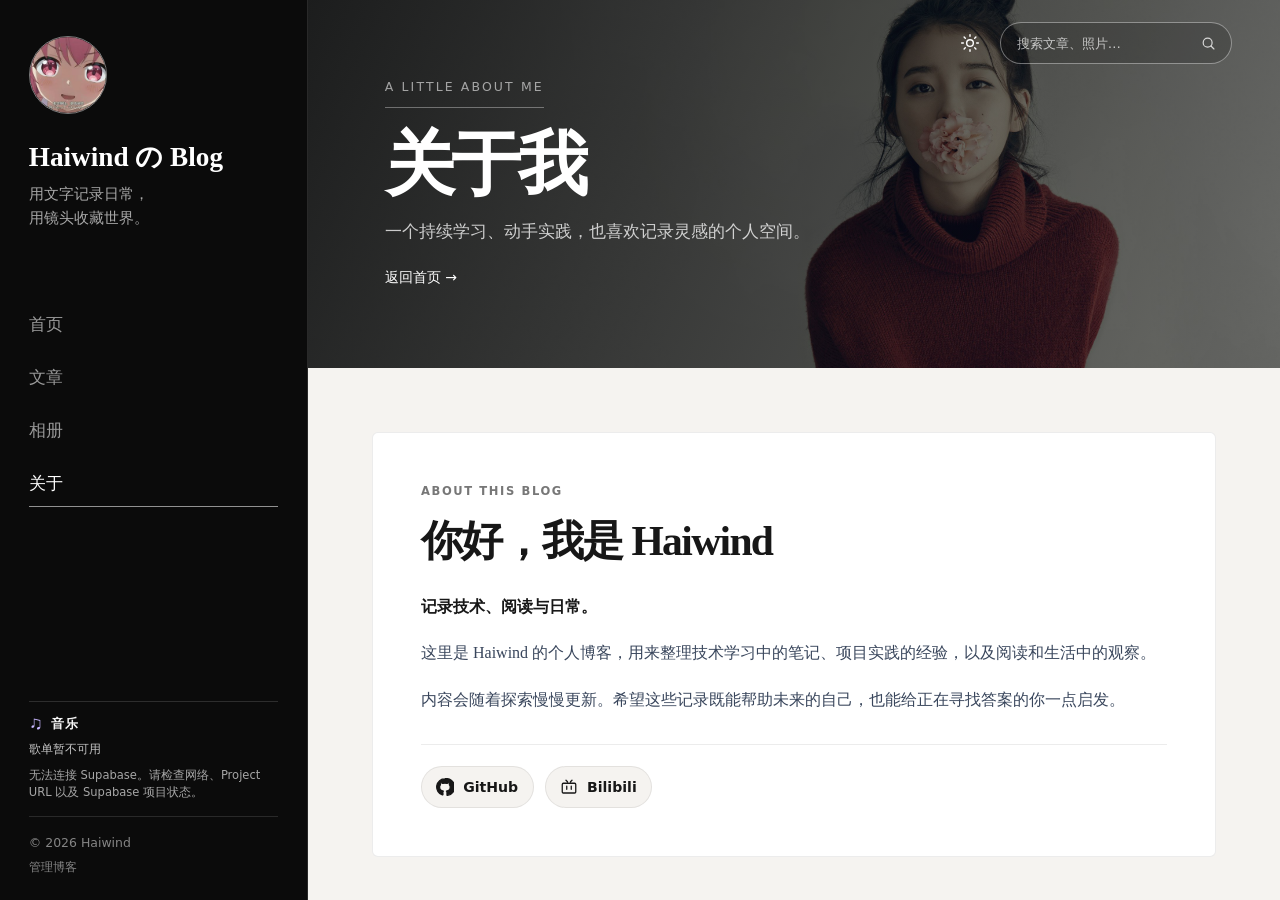
==== about/index.html @ 757818bc "Unify music player appearance and playlist controls Co-authored-by: Copilot App <223556219+Copilot@u" ====
<!doctype html>
<html lang="zh-CN">
  <head>
    <meta charset="utf-8">
    <meta name="viewport" content="width=device-width, initial-scale=1">
    <meta name="description" content="关于 Haiwind：一个记录技术实践、阅读和日常灵感的个人博客。">
    <meta name="theme-color" content="#0b0b0b">
    <title>关于 | Haiwind</title>
    <link rel="icon" type="image/png" href="/images/haiwind-favicon.png?v=20261027-1" sizes="64x64">
    <script src="/assets/js/site-theme.js?v=20261102-2"></script>
    <link rel="stylesheet" href="/ananke/css/main.min.d05fb5f317fcf33b3a52936399bdf6f47dc776516e1692e412ec7d76f4a5faa2.css">
    <link rel="stylesheet" href="/site.css?v=20261104-11">
    <script type="module" src="/assets/js/site-shell.js?v=20261026-1"></script>
    <script type="module" src="/assets/js/site-music.js?v=20261104-12"></script>
  </head>
  <body class="home-page">
    <div class="home-shell">
      <aside class="home-sidebar">
        <div class="home-profile">
          <a class="home-avatar" href="/" aria-label="Haiwind 博客首页">
            <img data-site-avatar src="/images/avatar.jpg?v=20261029-1" alt="" loading="eager" decoding="async" fetchpriority="high">
          </a>
          <a class="home-brand" href="/">Haiwind の Blog</a>
          <p class="home-tagline">用文字记录日常，<br>用镜头收藏世界。</p>
        </div>

        <nav class="home-nav" aria-label="主导航">
          <a href="/">首页</a>
          <a href="/post/">文章</a>
          <a href="/gallery/">相册</a>
          <a class="is-current" href="/about/" aria-current="page">关于</a>
        </nav>

        <div class="home-sidebar-footer">
          <span>© 2026 Haiwind</span>
          <a href="/admin/">管理博客</a>
        </div>
      </aside>

      <main class="gallery-main">
        <header class="gallery-heading">
          <div class="page-actions">
            <button class="theme-toggle" data-theme-toggle type="button" aria-label="切换到夜间模式" aria-pressed="false">
              <svg class="theme-toggle-icon" viewBox="0 0 24 24" aria-hidden="true">
                <circle class="theme-icon-sun" cx="12" cy="12" r="4"></circle>
                <path class="theme-icon-sun" d="M12 2v2m0 16v2M4.93 4.93l1.42 1.42m11.3 11.3 1.42 1.42M2 12h2m16 0h2M4.93 19.07l1.42-1.42m11.3-11.3 1.42-1.42"></path>
                <path class="theme-icon-moon" d="M20.2 15.6A8.5 8.5 0 0 1 8.4 3.8 8.5 8.5 0 1 0 20.2 15.6Z"></path>
              </svg>
            </button>
            <form class="page-search" action="/post/" method="get" role="search">
              <label class="visually-hidden" for="about-search-input">搜索文章</label>
              <input id="about-search-input" name="q" type="search" placeholder="搜索文章、照片…" autocomplete="off">
              <button type="submit" aria-label="搜索">
                <svg viewBox="0 0 24 24" aria-hidden="true">
                  <circle cx="10.8" cy="10.8" r="6.3"></circle>
                  <path d="m15.5 15.5 4.2 4.2"></path>
                </svg>
              </button>
            </form>
          </div>
          <p class="home-eyebrow">A LITTLE ABOUT ME</p>
          <h1>关于我</h1>
          <p>一个持续学习、动手实践，也喜欢记录灵感的个人空间。</p>
          <a href="/">返回首页 <span aria-hidden="true">→</span></a>
        </header>

        <section class="about-content">
          <p class="live-feed-eyebrow">ABOUT THIS BLOG</p>
          <h2>你好，我是 Haiwind</h2>
          <p><strong>记录技术、阅读与日常。</strong></p>
          <p>这里是 Haiwind 的个人博客，用来整理技术学习中的笔记、项目实践的经验，以及阅读和生活中的观察。</p>
          <p>内容会随着探索慢慢更新。希望这些记录既能帮助未来的自己，也能给正在寻找答案的你一点启发。</p>
          <nav class="about-social" aria-label="站外链接">
            <a href="https://github.com/haiwinds" target="_blank" rel="noopener noreferrer">
              <svg viewBox="0 0 24 24" aria-hidden="true">
                <path d="M12 .9a11.1 11.1 0 0 0-3.51 21.63c.56.1.76-.24.76-.54v-2.08c-3.1.67-3.76-1.32-3.76-1.32-.5-1.29-1.24-1.63-1.24-1.63-1.02-.7.08-.69.08-.69 1.12.08 1.71 1.15 1.71 1.15 1 .1.7 2.08 3.13 1.59.1-.73.39-1.23.7-1.51-2.47-.28-5.06-1.23-5.06-5.48 0-1.21.43-2.2 1.15-2.98-.12-.28-.5-1.41.11-2.94 0 0 .94-.3 3.05 1.14a10.6 10.6 0 0 1 5.55 0c2.11-1.44 3.04-1.14 3.04-1.14.61 1.53.23 2.66.12 2.94.71.78 1.14 1.77 1.14 2.98 0 4.26-2.59 5.2-5.07 5.47.4.35.75 1.02.75 2.06v3.05c0 .3.2.65.77.54A11.1 11.1 0 0 0 12 .9Z"></path>
              </svg>
              <span>GitHub</span>
            </a>
            <a href="https://space.bilibili.com/345246759" target="_blank" rel="noopener noreferrer">
              <svg viewBox="0 0 24 24" aria-hidden="true">
                <path d="m8 3 2 2m6-2-2 2M4.5 7h15A1.5 1.5 0 0 1 21 8.5v10a1.5 1.5 0 0 1-1.5 1.5h-15A1.5 1.5 0 0 1 3 18.5v-10A1.5 1.5 0 0 1 4.5 7Z"></path>
                <path d="M9 11v4m6-4v4"></path>
              </svg>
              <span>Bilibili</span>
            </a>
          </nav>
        </section>
      </main>
    </div>
  </body>
</html>
---- site.css ----
:root {
  color-scheme: light;
  --ink: #172033;
  --muted: #667085;
  --accent: #2563eb;
  --paper: #f5f7fb;
  --line: #e5eaf2;
  --site-background: #f5f3f0;
  --site-surface: #fff;
  --site-ink: #171717;
  --site-muted: #777;
  --site-copy: #39465c;
  --site-card-line: rgba(20, 20, 20, 0.08);
  --site-card-shadow: rgba(20, 20, 20, 0.045);
}

html[data-theme="dark"] {
  color-scheme: dark;
  --admin-ink: #e7eaf0;
  --admin-muted: #a3adbd;
  --admin-line: #343c4a;
  --admin-blue: #8ab4ff;
  --ink: #e7eaf0;
  --muted: #a3adbd;
  --accent: #8ab4ff;
  --paper: #151922;
  --line: #343c4a;
  --site-background: #151922;
  --site-surface: #202633;
  --site-ink: #e7eaf0;
  --site-muted: #a3adbd;
  --site-copy: #c4ccda;
  --site-card-line: rgba(255, 255, 255, 0.09);
  --site-card-shadow: rgba(0, 0, 0, 0.18);
}

html {
  scroll-behavior: smooth;
}

body.bg-near-white {
  background: var(--paper);
  color: var(--ink);
  font-family: Inter, ui-sans-serif, system-ui, -apple-system, BlinkMacSystemFont, "Segoe UI", sans-serif;
  line-height: 1.7;
}

a {
  color: var(--accent);
  transition: color 160ms ease, background-color 160ms ease, transform 160ms ease;
}

a:hover {
  color: #1d4ed8;
}

a:focus-visible,
input:focus-visible,
textarea:focus-visible {
  outline: 3px solid #93c5fd;
  outline-offset: 3px;
}

header.cover {
  background-position: center 48%;
  background-size: cover;
  min-height: 390px;
}

header.cover > .bg-black-60 {
  background: linear-gradient(120deg, rgba(11, 20, 39, 0.88), rgba(18, 39, 76, 0.57));
  min-height: inherit;
}

header nav {
  border-bottom: 1px solid rgba(255, 255, 255, 0.16);
  margin: 0 auto;
  max-width: 1200px;
}

header nav a {
  border-radius: 8px;
}

header nav a:hover {
  background: rgba(255, 255, 255, 0.12);
  color: #fff;
}

header nav ul {
  align-items: center;
  display: flex;
  flex-wrap: wrap;
  gap: 4px;
  margin: 0;
}

header.cover .tc-l {
  padding-bottom: 5rem;
  padding-top: 5rem;
}

header.cover h1,
header.cover .f2 {
  font-size: clamp(2.5rem, 6vw, 4.6rem);
  font-weight: 700;
  letter-spacing: -0.045em;
}

header.cover h2,
header.cover .fw1 {
  color: rgba(255, 255, 255, 0.82);
  font-size: clamp(1.05rem, 2.3vw, 1.35rem);
}

main {
  min-height: 45vh;
}

main > article.cf {
  background: var(--site-surface);
  border: 1px solid var(--line);
  border-radius: 20px;
  box-shadow: 0 18px 50px rgba(23, 32, 51, 0.06);
  margin: -2.5rem auto 3rem;
  padding: clamp(1.5rem, 4vw, 3rem);
  position: relative;
  width: min(100% - 2rem, 1000px);
}

main > article.cf > p {
  color: var(--muted);
  font-size: 1.12rem;
  max-width: 720px;
}

main > article.pa3 {
  margin: 0 auto;
  max-width: 1200px;
  padding-bottom: 4rem;
}

main > article.pa3 section {
  color: var(--muted);
  font-size: 1.1rem;
}

main aside.flex-ns {
  gap: 1.25rem;
  justify-content: flex-start;
  margin-top: 2rem;
}

main aside.flex-ns > div {
  background: #fff;
  border: 1px solid var(--line);
  border-radius: 16px;
  box-shadow: 0 10px 30px rgba(23, 32, 51, 0.05);
  flex: 1 1 280px;
  overflow: hidden;
  transition: transform 180ms ease, box-shadow 180ms ease;
}

main aside.flex-ns > div:hover {
  box-shadow: 0 18px 38px rgba(23, 32, 51, 0.1);
  transform: translateY(-3px);
}

main aside.flex-ns > div > div {
  padding: 1.5rem;
}

main aside.flex-ns h1,
main h1 {
  color: var(--ink);
  letter-spacing: -0.03em;
}

main .bb {
  border-color: var(--line);
}

main article a.ba,
main input[type="submit"] {
  background: var(--accent);
  border: 0;
  border-radius: 999px;
  color: #fff;
  font-weight: 600;
  padding: 0.65rem 1.1rem;
  text-decoration: none;
}

main article a.ba:hover,
main input[type="submit"]:hover {
  background: #1d4ed8;
  color: #fff;
  transform: translateY(-1px);
}

main article img {
  border-radius: 12px;
  height: 220px;
  object-fit: cover;
  width: 100%;
}

.live-feed-section {
  margin: 0 auto 3rem;
  max-width: 1050px;
  padding: 0 1.5rem;
}

.live-feed-heading {
  align-items: flex-end;
  display: flex;
  justify-content: space-between;
  margin-bottom: 1rem;
}

.live-feed-heading h2 {
  color: var(--ink);
  font-size: clamp(1.5rem, 3vw, 2rem);
  letter-spacing: -0.035em;
  margin: 0;
}

.live-feed-eyebrow {
  color: var(--accent);
  font-size: 0.72rem;
  font-weight: 750;
  letter-spacing: 0.12em;
  margin: 0 0 0.3rem;
}

.live-feed-status {
  color: var(--muted);
  font-size: 0.92rem;
  margin: 0.75rem 0;
}

.live-feed-grid {
  display: grid;
  gap: 1rem;
  grid-template-columns: repeat(auto-fit, minmax(min(100%, 280px), 1fr));
}

.live-post {
  background: var(--site-surface);
  border: 1px solid var(--line);
  border-radius: 16px;
  box-shadow: 0 10px 30px rgba(23, 32, 51, 0.045);
  min-width: 0;
  overflow: hidden;
  text-decoration: none;
  transition: transform 180ms ease, box-shadow 180ms ease;
}

.live-post:hover {
  box-shadow: 0 18px 38px rgba(23, 32, 51, 0.1);
  color: var(--ink);
  transform: translateY(-3px);
}

.live-post h3 {
  color: var(--ink);
  font-size: 1.1rem;
  margin: 0 0 0.45rem;
}

.live-post-date {
  color: var(--muted);
  display: block;
  font-size: 0.8rem;
}

.live-post-meta {
  padding: 1.1rem 1.2rem 1.25rem;
}

.live-post-images {
  aspect-ratio: 4 / 3;
  box-sizing: border-box;
  display: grid;
  gap: 0.35rem;
  grid-template-columns: repeat(2, minmax(0, 1fr));
  grid-template-rows: repeat(2, minmax(0, 1fr));
  height: auto;
  max-height: 360px;
  min-width: 0;
  overflow: hidden;
  position: relative;
}

.live-post-images[data-count="1"] {
  grid-template-columns: 1fr;
  grid-template-rows: minmax(0, 1fr);
}

.live-post-images img {
  display: block;
  height: 100%;
  min-height: 0;
  min-width: 0;
  object-fit: cover;
  max-width: 100%;
  width: 100%;
}

.live-post-images img:nth-of-type(n + 5) {
  display: none;
}

.live-post-images[data-count="3"] img:nth-of-type(3) {
  grid-column: 1 / -1;
}

.live-post-image-error {
  align-items: center;
  background: #f3f2ef;
  color: var(--muted);
  display: grid;
  font-size: 0.82rem;
  grid-column: 1 / -1;
  grid-row: 1 / -1;
  justify-items: center;
  text-align: center;
}

.live-post-image-more {
  background: rgba(0, 0, 0, 0.56);
  border-radius: 999px;
  color: #fff;
  font: 700 0.9rem/1 Inter, ui-sans-serif, system-ui, sans-serif;
  padding: 0.5rem 0.7rem;
  bottom: 0.5rem;
  right: 0.5rem;
  position: absolute;
}

.post-detail-main {
  margin: 0 auto;
  max-width: 850px;
  min-height: 65vh;
  padding: 2.5rem 1.5rem 5rem;
}

.post-detail-back {
  display: inline-block;
  margin-bottom: 1.25rem;
  text-decoration: none;
}

.post-detail-nav {
  align-items: center;
  display: flex;
  gap: 1.25rem;
}

.post-detail-admin-link {
  background: #315fea;
  border: 1px solid #315fea;
  border-radius: 8px;
  color: #fff;
  font-size: 0.88rem;
  font-weight: 600;
  padding: 0.55rem 0.9rem;
  text-decoration: none;
  transition: background-color 160ms ease, border-color 160ms ease;
}

.post-detail-admin-link:hover {
  background: #254ed0;
  border-color: #254ed0;
  color: #fff;
}

.post-detail-card {
  background: var(--site-surface);
  border: 1px solid var(--line);
  border-radius: 18px;
  box-shadow: 0 12px 32px rgba(23, 32, 51, 0.045);
  padding: clamp(1.5rem, 4vw, 3rem);
}

.post-detail-card h1 {
  color: var(--ink);
  font-size: clamp(1.8rem, 5vw, 2.6rem);
  letter-spacing: -0.04em;
  line-height: 1.25;
  margin: 0.5rem 0 1.25rem;
}

.post-detail-body {
  color: var(--site-copy);
  font-size: 1.08rem;
  line-height: 1.85;
  margin: 1.08em 0;
  overflow-wrap: anywhere;
  white-space: pre-wrap;
}

.post-detail-body figure {
  margin: 1.5rem 0;
  white-space: normal;
}

.admin-inline-image-actions {
  align-items: center;
  display: flex;
  flex-wrap: wrap;
  gap: 0.65rem;
  margin: 0.65rem 0 1rem;
}

.admin-inline-image-actions .admin-hint {
  margin: 0;
}

.post-detail-gallery {
  display: grid;
  gap: 1.5rem;
  margin-top: 1.5rem;
}

.post-detail-image-error {
  color: var(--muted);
  font-size: 0.9rem;
}

.post-detail-photo {
  margin: 0;
}

.post-detail-image {
  display: block;
  height: auto;
  margin: 0;
  max-height: 720px;
  object-fit: contain;
  width: 100%;
}

html[data-theme="dark"] .admin-page {
  background:
    radial-gradient(ellipse at 15% 0, rgba(49, 95, 234, 0.12), transparent 34rem),
    #151922;
  color: var(--ink);
}

main form input:not([type="submit"]),
main form textarea {
  background: #fff;
  border: 1px solid var(--line);
  border-radius: 10px;
  box-sizing: border-box;
  color: var(--ink);
}

footer {
  background: #111a2c;
  color: rgba(255, 255, 255, 0.75);
  margin-top: 3rem;
}

footer a {
  color: rgba(255, 255, 255, 0.82);
}

@media (max-width: 640px) {
  header.cover {
    min-height: 330px;
  }

  header.cover .tc-l {
    padding: 4rem 1.25rem;
  }

  header nav {
    align-items: flex-start;
    flex-direction: column;
    gap: 0.5rem;
  }

  header nav ul {
    padding-bottom: 0.25rem;
  }

  header nav li {
    padding-right: 0.35rem;
  }

  main > article.cf {
    margin-top: -1.5rem;
  }
}

.home-page {
  background: var(--site-background);
  color: var(--site-ink);
  font-family: Inter, "Noto Serif SC", "Songti SC", Georgia, serif;
  line-height: 1.65;
}

.home-shell {
  display: grid;
  grid-template-columns: 308px minmax(0, 1fr);
  height: 100vh;
  min-height: 0;
  overflow: hidden;
}

.home-sidebar {
  align-items: flex-start;
  background: #0b0b0b;
  border-right: 1px solid rgba(255, 255, 255, 0.12);
  color: #eee;
  display: flex;
  flex-direction: column;
  box-sizing: border-box;
  height: 100vh;
  min-height: 0;
  overflow-y: auto;
  padding: 2.25rem 1.8rem 1.4rem;
  position: sticky;
  top: 0;
}

.home-profile {
  width: 100%;
}

.home-avatar {
  border: 1px solid rgba(255, 255, 255, 0.45);
  border-radius: 50%;
  display: block;
  height: 78px;
  margin-bottom: 1.65rem;
  overflow: hidden;
  width: 78px;
}

.home-avatar img {
  height: 100%;
  object-fit: cover;
  object-position: center;
  width: 100%;
}

.home-brand {
  color: #fff;
  display: inline-block;
  font-family: "Noto Serif SC", "Songti SC", Georgia, serif;
  font-size: 1.7rem;
  font-weight: 700;
  line-height: 1.3;
  text-decoration: none;
}

.home-brand:hover {
  color: #fff;
}

.home-tagline {
  color: #a7a7a7;
  font-family: Inter, ui-sans-serif, system-ui, sans-serif;
  font-size: 0.95rem;
  line-height: 1.55;
  margin: 0.45rem 0 0;
}

.home-nav {
  display: flex;
  flex-direction: column;
  gap: 0.42rem;
  margin-top: clamp(1.5rem, 8vh, 4.6rem);
  width: 100%;
}

.home-nav a {
  border-bottom: 1px solid transparent;
  color: #999;
  font-size: 1.05rem;
  padding: 0.55rem 0;
  text-decoration: none;
  transition: color 160ms ease, border-color 160ms ease;
}

.home-nav a:hover,
.home-nav a.is-current {
  border-bottom-color: rgba(255, 255, 255, 0.55);
  color: #fff;
}

.visually-hidden {
  clip: rect(0, 0, 0, 0);
  clip-path: inset(50%);
  height: 1px;
  overflow: hidden;
  position: absolute;
  white-space: nowrap;
  width: 1px;
}

.home-sidebar-footer {
  border-top: 1px solid rgba(255, 255, 255, 0.12);
  color: #858585;
  display: flex;
  flex-direction: column;
  font-family: Inter, ui-sans-serif, system-ui, sans-serif;
  font-size: 0.78rem;
  gap: 0.2rem;
  margin-top: auto;
  padding-top: 1rem;
  width: 100%;
}

.home-sidebar-footer a {
  color: inherit;
  text-decoration: none;
}

.home-sidebar-footer a:hover {
  color: #fff;
}

.home-sidebar.has-music-player .home-sidebar-footer {
  margin-top: 1rem;
}

.sidebar-music {
  border-top: 1px solid rgba(255, 255, 255, 0.14);
  color: #e8e8e8;
  margin-top: auto;
  padding-top: 0.8rem;
  width: 100%;
}

.sidebar-music-heading {
  align-items: center;
  display: flex;
  gap: 0.5rem;
}

.sidebar-music-note {
  color: #c8b7ff;
  font-size: 1.15rem;
  line-height: 1;
}

.sidebar-music-heading h2 {
  color: #f5f5f5;
  font: 650 0.82rem/1.3 Inter, ui-sans-serif, system-ui, sans-serif;
  letter-spacing: 0.08em;
  margin: 0;
  text-transform: uppercase;
}

.sidebar-music-list-toggle {
  appearance: none;
  background: transparent;
  border: 0;
  border-radius: 5px;
  color: #a9a9a9;
  cursor: pointer;
  font: 0.68rem/1.3 Inter, ui-sans-serif, system-ui, sans-serif;
  margin-left: auto;
  padding: 0.3rem 0.4rem;
  transition: background-color 140ms ease, color 140ms ease;
}

.sidebar-music-list-toggle:hover,
.sidebar-music-list-toggle[aria-expanded="true"] {
  background: rgba(255, 255, 255, 0.08);
  color: #fff;
}

.sidebar-music-list-toggle[hidden] {
  display: none;
}

.sidebar-music-current {
  color: #c5c5c5;
  font: 0.78rem/1.45 Inter, ui-sans-serif, system-ui, sans-serif;
  margin: 0.45rem 0 0.55rem;
  overflow: hidden;
  text-overflow: ellipsis;
  white-space: nowrap;
}

.sidebar-music-current[hidden],
.sidebar-music-list[hidden] {
  display: none;
}

.sidebar-music-controls {
  border-radius: 8px;
  min-width: 0;
  width: 100%;
}

.sidebar-music-audio {
  display: none;
}

.sidebar-music-local-player {
  align-items: stretch;
  background: #fff;
  border: 1px solid rgba(255, 255, 255, 0.1);
  border-radius: 8px;
  color: #333;
  display: flex;
  height: 112px;
  margin-left: -1.8rem;
  overflow: hidden;
  width: calc(100% + 3.6rem);
}

.sidebar-music-local-cover {
  align-items: center;
  background:
    radial-gradient(circle at 75% 20%, rgba(255, 255, 255, 0.3), transparent 32%),
    linear-gradient(145deg, #647e9c, #293d5a 55%, #1b2539);
  color: rgba(255, 255, 255, 0.9);
  display: flex;
  flex: 0 0 112px;
  font-size: 2rem;
  justify-content: center;
}

.sidebar-music-local-body {
  display: flex;
  flex: 1;
  flex-direction: column;
  justify-content: center;
  min-width: 0;
  padding: 0.55rem 0.65rem;
}

.sidebar-music-local-title {
  color: #333;
  font: 500 0.78rem/1.35 Inter, ui-sans-serif, system-ui, sans-serif;
  margin: 0 0 0.45rem;
  overflow: hidden;
  text-overflow: ellipsis;
  white-space: nowrap;
}

.sidebar-music-progress {
  accent-color: #9c1825;
  cursor: pointer;
  height: 14px;
  margin: 0;
  width: 100%;
}

.sidebar-music-local-actions {
  align-items: center;
  color: #888;
  display: flex;
  gap: 0.3rem;
  margin-top: 0.25rem;
}

.sidebar-music-local-time {
  display: flex;
  flex: 1;
  font: 0.68rem/1 Inter, ui-sans-serif, system-ui, sans-serif;
  justify-content: space-between;
  min-width: 0;
}

.sidebar-music-local-actions .sidebar-music-play {
  background: transparent;
  color: #777;
  flex: 0 0 28px;
  height: 28px;
  width: 28px;
}

.sidebar-music-local-actions .sidebar-music-play:hover:not(:disabled) {
  background: rgba(0, 0, 0, 0.08);
}

.sidebar-music-local-actions .sidebar-music-speed {
  color: #666;
  flex: 0 0 auto;
  height: 28px;
  margin-left: 0;
  min-width: 38px;
}

.sidebar-music-local-actions .sidebar-music-speed:hover {
  background: rgba(0, 0, 0, 0.06);
}

.sidebar-music-embed-viewport {
  height: 112px;
  margin-left: -1.8rem;
  overflow: hidden;
  width: calc(100% + 3.6rem);
}

.sidebar-music-embed {
  background: #fff;
  border: 1px solid rgba(255, 255, 255, 0.1);
  border-radius: 8px;
  display: block;
  height: 150px;
  width: 100%;
}

.sidebar-music-transport {
  display: flex;
  align-items: center;
  background: rgba(255, 255, 255, 0.035);
  border: 1px solid rgba(255, 255, 255, 0.08);
  border-radius: 8px;
  gap: 0.3rem;
  margin-top: 0.5rem;
  min-height: 44px;
  padding: 0.35rem 0.55rem;
}

.sidebar-music-transport[hidden] {
  display: none;
}

.sidebar-music-skip {
  align-items: center;
  appearance: none;
  background: transparent;
  border: 0;
  border-radius: 50%;
  color: #eee;
  cursor: pointer;
  display: inline-flex;
  font: 1.15rem/1 Inter, ui-sans-serif, system-ui, sans-serif;
  height: 30px;
  justify-content: center;
  width: 30px;
}

.sidebar-music-skip svg {
  fill: none;
  height: 18px;
  stroke: currentColor;
  stroke-linecap: round;
  stroke-linejoin: round;
  stroke-width: 1.8;
  width: 18px;
}

.sidebar-music-skip .music-icon-previous path:nth-child(2),
.sidebar-music-skip .music-icon-next path:nth-child(2),
.sidebar-music-skip .music-icon-play path,
.sidebar-music-skip .music-icon-pause path {
  fill: currentColor;
  stroke: none;
}

.sidebar-music-play {
  background: #c8b7ff;
  color: #171222;
}

.sidebar-music-play:hover:not(:disabled) {
  background: #ded4ff;
}

.sidebar-music-play[hidden] {
  display: none;
}

.sidebar-music-speed {
  appearance: none;
  background: transparent;
  border: 0;
  border-radius: 6px;
  color: #c8b7ff;
  cursor: pointer;
  font: 600 0.7rem/1 Inter, ui-sans-serif, system-ui, sans-serif;
  height: 32px;
  margin-left: auto;
  min-width: 42px;
  padding: 0 0.45rem;
  transition: background-color 140ms ease, color 140ms ease;
}

.sidebar-music-speed:hover {
  background: rgba(200, 183, 255, 0.12);
}

.sidebar-music-speed[hidden] {
  display: none;
}

.sidebar-music-skip:hover:not(:disabled) {
  background: rgba(255, 255, 255, 0.16);
}

.sidebar-music-skip:disabled {
  cursor: default;
  opacity: 0.4;
}

.sidebar-music-list {
  border-top: 1px solid rgba(255, 255, 255, 0.08);
  display: grid;
  gap: 0.1rem;
  list-style: none;
  margin: 0.6rem 0 0;
  max-height: 112px;
  overflow-y: auto;
  padding: 0.4rem 0 0;
}

.sidebar-music-list button {
  background: transparent;
  border: 0;
  border-radius: 4px;
  color: #a9a9a9;
  cursor: pointer;
  display: block;
  font: 0.74rem/1.4 Inter, ui-sans-serif, system-ui, sans-serif;
  overflow: hidden;
  padding: 0.22rem 0.35rem;
  text-align: left;
  text-overflow: ellipsis;
  white-space: nowrap;
  width: 100%;
}

.sidebar-music-list button:hover,
.sidebar-music-list button.is-current {
  background: rgba(255, 255, 255, 0.08);
  color: #fff;
}

.sidebar-music-list button.is-current::before {
  color: #c8b7ff;
  content: "♫ ";
}

.sidebar-music-status {
  color: #a6a6a6;
  font: 0.72rem/1.45 Inter, ui-sans-serif, system-ui, sans-serif;
  margin: 0.45rem 0 0;
}

.home-main {
  height: 100vh;
  min-width: 0;
  overflow-x: hidden;
  overflow-y: auto;
  overscroll-behavior: contain;
}

.posts-main {
  height: 100vh;
  min-width: 0;
  overflow-x: hidden;
  overflow-y: auto;
  overscroll-behavior: contain;
}

.gallery-main {
  height: 100vh;
  min-width: 0;
  overflow-x: hidden;
  overflow-y: auto;
  overscroll-behavior: contain;
}

.home-hero {
  align-items: center;
  background-image:
    linear-gradient(90deg, rgba(8, 9, 10, 0.82) 0%, rgba(8, 9, 10, 0.49) 56%, rgba(8, 9, 10, 0.28) 100%),
    linear-gradient(0deg, rgba(8, 9, 10, 0.38), transparent 48%),
    url("/images/gohugo-default-sample-hero-image.png");
  background-position: center, center, center 48%;
  background-size: cover;
  color: #fff;
  display: flex;
  min-height: min(100vh, 900px);
  padding: clamp(2.5rem, 5vw, 5rem);
  position: relative;
}

.page-search {
  align-items: center;
  background: rgba(8, 9, 10, 0.18);
  border: 1px solid rgba(255, 255, 255, 0.4);
  border-radius: 999px;
  display: flex;
  min-height: 42px;
  position: relative;
  transition: background-color 160ms ease, border-color 160ms ease;
  width: min(270px, 100%);
  z-index: 1;
}

.page-search:focus-within {
  background: rgba(8, 9, 10, 0.42);
  border-color: rgba(255, 255, 255, 0.72);
}

.home-page .page-search input {
  background: transparent;
  border: 0;
  border-radius: inherit;
  box-shadow: none;
  color: #fff;
  flex: 1;
  font-family: Inter, ui-sans-serif, system-ui, sans-serif;
  font-size: 0.82rem;
  min-width: 0;
  outline: 0;
  padding: 0.6rem 0 0.6rem 1rem;
}

.page-search input::placeholder {
  color: rgba(255, 255, 255, 0.7);
  opacity: 1;
}

.home-page .page-search input:focus-visible {
  outline: 0;
}

.page-search button {
  align-items: center;
  appearance: none;
  background: transparent;
  border: 0;
  color: rgba(255, 255, 255, 0.78);
  cursor: pointer;
  display: inline-flex;
  justify-content: center;
  padding: 0.6rem 0.85rem;
}

.page-search button:hover,
.page-search button:focus-visible {
  color: #fff;
}

.page-search button:focus-visible {
  outline: 2px solid rgba(255, 255, 255, 0.7);
  outline-offset: -4px;
}

.page-search svg {
  fill: none;
  height: 17px;
  stroke: currentColor;
  stroke-linecap: round;
  stroke-width: 1.7;
  width: 17px;
}

.page-actions {
  align-items: center;
  display: flex;
  gap: 0.55rem;
  position: absolute;
  right: clamp(1.2rem, 4vw, 3rem);
  top: 1.4rem;
  z-index: 1;
}

.theme-toggle {
  align-items: center;
  appearance: none;
  background: transparent;
  border: 0;
  border-radius: 50%;
  color: #fff;
  cursor: pointer;
  display: inline-flex;
  flex: 0 0 auto;
  justify-content: center;
  min-height: 42px;
  min-width: 42px;
  padding: 0;
  transition: color 160ms ease;
}

.theme-toggle:hover,
.theme-toggle:focus-visible {
  color: rgba(255, 255, 255, 0.72);
}

.theme-toggle:focus-visible {
  outline: 2px solid currentColor;
  outline-offset: 3px;
}

.theme-toggle-icon {
  fill: none;
  height: 20px;
  stroke: currentColor;
  stroke-linecap: round;
  stroke-linejoin: round;
  stroke-width: 1.7;
  width: 20px;
}

.theme-icon-moon {
  display: none;
}

html[data-theme="dark"] .theme-icon-sun {
  display: none;
}

html[data-theme="dark"] .theme-icon-moon {
  display: block;
}

.theme-toggle-page {
  color: var(--ink);
}

.theme-toggle-page:hover,
.theme-toggle-page:focus-visible {
  color: var(--accent);
}

.theme-toggle-page:focus-visible {
  outline-color: var(--accent);
}

.home-hero-content {
  margin: 2rem 0 3rem;
  max-width: 820px;
}

.home-eyebrow {
  color: rgba(255, 255, 255, 0.58);
  font-family: Inter, ui-sans-serif, system-ui, sans-serif;
  font-size: 0.78rem;
  letter-spacing: 0.17em;
  margin: 0 0 1.35rem;
  padding-bottom: 0.65rem;
  position: relative;
  width: fit-content;
}

.home-eyebrow::after {
  background: rgba(255, 255, 255, 0.34);
  bottom: 0;
  content: "";
  height: 1px;
  left: 0;
  position: absolute;
  width: 100%;
}

.home-hero h1 {
  color: #fff;
  font-family: "Noto Serif SC", "Songti SC", Georgia, serif;
  font-size: clamp(3.15rem, 7.5vw, 6.4rem);
  font-weight: 700;
  letter-spacing: -0.06em;
  line-height: 1.17;
  margin: 0;
  text-shadow: 0 4px 28px rgba(0, 0, 0, 0.18);
}

.home-lead {
  color: rgba(255, 255, 255, 0.72);
  font-size: clamp(1.05rem, 2.1vw, 1.45rem);
  line-height: 1.8;
  margin: 1.45rem 0 2.25rem;
}

.home-hero-actions {
  display: flex;
  flex-wrap: wrap;
  gap: 1rem;
}

.home-button {
  align-items: center;
  border: 1px solid rgba(255, 255, 255, 0.48);
  border-radius: 999px;
  display: inline-flex;
  font-family: Inter, ui-sans-serif, system-ui, sans-serif;
  font-size: 0.92rem;
  justify-content: center;
  min-height: 54px;
  min-width: 132px;
  padding: 0 1.3rem;
  text-decoration: none;
  transition: background-color 160ms ease, color 160ms ease, transform 160ms ease;
}

.home-button:hover {
  transform: translateY(-2px);
}

.home-button-light {
  background: #f7f7f7;
  border-color: #f7f7f7;
  color: #161616;
}

.home-button-light:hover {
  background: #fff;
  color: #111;
}

.home-button-outline {
  background: rgba(0, 0, 0, 0.08);
  color: #fff;
}

.home-button-outline:hover {
  background: rgba(255, 255, 255, 0.13);
  color: #fff;
}

.home-scroll-cue {
  bottom: 1.6rem;
  height: 34px;
  left: 50%;
  position: absolute;
  transform: translateX(-50%);
  width: 34px;
}

.home-scroll-cue span {
  border-bottom: 3px solid rgba(255, 255, 255, 0.78);
  border-right: 3px solid rgba(255, 255, 255, 0.78);
  display: block;
  height: 15px;
  margin: 4px auto;
  transform: rotate(45deg);
  width: 15px;
}

.home-updates {
  margin: 0 auto;
  max-width: 1320px;
  padding: clamp(3rem, 7vw, 6rem) clamp(1.2rem, 5vw, 4.5rem);
}

.home-updates-heading {
  align-items: flex-end;
  display: flex;
  gap: 1rem;
  justify-content: space-between;
  margin-bottom: 1.6rem;
}

.home-updates-heading .live-feed-eyebrow {
  color: var(--site-muted);
  font-family: Inter, ui-sans-serif, system-ui, sans-serif;
  letter-spacing: 0.16em;
}

.home-updates-heading h2 {
  color: var(--site-ink);
  font-family: "Noto Serif SC", "Songti SC", Georgia, serif;
  font-size: clamp(1.9rem, 4vw, 2.8rem);
  letter-spacing: -0.045em;
  margin: 0;
}

.home-all-posts {
  color: var(--site-muted);
  font-family: Inter, ui-sans-serif, system-ui, sans-serif;
  font-size: 0.9rem;
  padding-bottom: 0.3rem;
  text-decoration: none;
}

.home-all-posts:hover {
  color: var(--site-ink);
}

.home-updates .live-feed-status {
  color: var(--site-muted);
}

.home-updates .live-feed-grid {
  gap: 1.15rem;
  grid-template-columns: repeat(auto-fit, minmax(min(100%, 270px), 1fr));
}

.home-updates .live-post {
  background: var(--site-surface);
  border: 1px solid var(--site-card-line);
  border-radius: 6px;
  box-shadow: 0 12px 32px var(--site-card-shadow);
  color: var(--site-ink);
}

.home-updates .live-post:hover {
  box-shadow: 0 18px 38px var(--site-card-shadow);
  color: var(--site-ink);
}

.home-updates .live-post-images {
  border-radius: 3px 3px 0 0;
}

.home-updates .live-post h3 {
  color: var(--site-ink);
  font-family: "Noto Serif SC", "Songti SC", Georgia, serif;
  font-size: 1.2rem;
  margin: 0 0 0.45rem;
}

@media (max-width: 760px) {
  .home-shell {
    display: block;
    height: auto;
    overflow: visible;
  }

  .home-sidebar {
    align-items: center;
    flex-direction: row;
    flex-wrap: wrap;
    height: auto;
    min-height: auto;
    overflow: visible;
    padding: 0.8rem 1rem;
    position: relative;
  }

  .home-main {
    height: auto;
    overflow: visible;
  }

  .posts-main {
    height: auto;
    overflow: visible;
  }

  .gallery-main {
    height: auto;
    overflow: visible;
  }

  .home-profile {
    align-items: center;
    display: flex;
    gap: 0.7rem;
    min-width: 0;
    width: auto;
  }

  .home-avatar {
    flex: 0 0 42px;
    height: 42px;
    margin: 0;
    width: 42px;
  }

  .home-brand {
    font-size: 1.05rem;
    white-space: nowrap;
  }

  .home-tagline,
  .home-sidebar-footer {
    display: none;
  }

  .home-nav {
    flex-direction: row;
    gap: 0.2rem;
    justify-content: space-between;
    margin: 0.45rem 0 0;
    overflow-x: auto;
    width: 100%;
  }

  .home-nav a {
    border: 0;
    font-family: Inter, ui-sans-serif, system-ui, sans-serif;
    font-size: 0.84rem;
    padding: 0.55rem 0.45rem;
    white-space: nowrap;
  }

  .sidebar-music {
    margin-top: 0.7rem;
    padding-top: 0.7rem;
  }

  .sidebar-music-list {
    max-height: 88px;
  }

  .sidebar-music-embed-viewport,
  .sidebar-music-local-player {
    margin-left: -1rem;
    width: calc(100% + 2rem);
  }

  .sidebar-music-local-cover {
    flex-basis: 92px;
  }

  .home-hero {
    min-height: min(78vh, 720px);
    padding: 5rem 1.35rem 2.2rem;
  }

  .home-hero h1 {
    font-size: clamp(2.8rem, 12vw, 5rem);
  }

  .home-lead br {
    display: none;
  }

  .home-button {
    min-height: 48px;
    min-width: 118px;
  }

  .home-updates-heading {
    align-items: flex-start;
    flex-direction: column;
  }

}

@media (max-width: 420px) {
  .home-brand {
    font-size: 0.95rem;
  }

  .home-nav a {
    font-size: 0.78rem;
    padding-inline: 0.32rem;
  }

  .home-hero-actions {
    gap: 0.65rem;
  }
}

.gallery-main {
  background: var(--site-background);
  min-height: 100vh;
  min-width: 0;
}

.gallery-heading {
  background:
    linear-gradient(115deg, rgba(10, 11, 12, 0.88), rgba(10, 11, 12, 0.42)),
    url("/images/gohugo-default-sample-hero-image.png") center 48% / cover;
  color: #fff;
  min-height: 280px;
  padding: clamp(2rem, 6vw, 5rem);
  position: relative;
}

.gallery-heading .home-eyebrow {
  margin-bottom: 1rem;
}

.gallery-heading h1 {
  color: #fff;
  font-family: "Noto Serif SC", "Songti SC", Georgia, serif;
  font-size: clamp(2.6rem, 6vw, 4.4rem);
  letter-spacing: -0.05em;
  line-height: 1.15;
  margin: 0;
}

.gallery-heading > p:not(.home-eyebrow) {
  color: rgba(255, 255, 255, 0.76);
  font-size: 1.05rem;
  margin: 0.8rem 0 1.2rem;
}

.gallery-heading > a {
  color: #fff;
  font-family: Inter, ui-sans-serif, system-ui, sans-serif;
  font-size: 0.88rem;
  text-decoration: none;
}

.gallery-heading > a:hover {
  color: #ddd;
}

.about-content {
  background: var(--site-surface);
  border: 1px solid var(--site-card-line);
  border-radius: 6px;
  color: var(--site-copy);
  margin: clamp(2rem, 5vw, 4rem);
  max-width: 850px;
  padding: clamp(1.5rem, 4vw, 3rem);
}

.about-content .live-feed-eyebrow {
  color: var(--site-muted);
  font-family: Inter, ui-sans-serif, system-ui, sans-serif;
  letter-spacing: 0.14em;
}

.about-content h2 {
  color: var(--site-ink);
  font-family: "Noto Serif SC", "Songti SC", Georgia, serif;
  font-size: clamp(1.8rem, 4vw, 2.6rem);
  letter-spacing: -0.04em;
  margin: 0.3rem 0 1rem;
}

.about-content p {
  line-height: 1.9;
}

.about-content strong {
  color: var(--site-ink);
}

.about-social {
  align-items: center;
  border-top: 1px solid var(--site-card-line);
  display: flex;
  flex-wrap: wrap;
  gap: 0.7rem;
  margin-top: 1.8rem;
  padding-top: 1.35rem;
}

.about-social a {
  align-items: center;
  background: var(--site-background);
  border: 1px solid var(--site-card-line);
  border-radius: 999px;
  color: var(--site-ink);
  display: inline-flex;
  font: 600 0.88rem/1 Inter, ui-sans-serif, system-ui, sans-serif;
  gap: 0.55rem;
  min-height: 42px;
  padding: 0 0.9rem;
  text-decoration: none;
  transition: border-color 160ms ease, color 160ms ease, transform 160ms ease;
}

.about-social a:hover {
  border-color: var(--accent);
  color: var(--accent);
  transform: translateY(-1px);
}

.about-social svg {
  fill: currentColor;
  height: 18px;
  stroke: currentColor;
  stroke-linecap: round;
  stroke-linejoin: round;
  stroke-width: 1.7;
  width: 18px;
}

.about-social a:nth-child(2) svg {
  fill: none;
}

.gallery-section {
  margin: 0 auto;
  max-width: 1400px;
  padding: clamp(2rem, 5vw, 4rem);
}

.gallery-section-heading {
  align-items: flex-end;
  display: flex;
  justify-content: space-between;
  margin-bottom: 1.5rem;
}

.gallery-section-heading .live-feed-eyebrow {
  color: var(--site-muted);
  font-family: Inter, ui-sans-serif, system-ui, sans-serif;
  letter-spacing: 0.14em;
}

.gallery-section-heading h2 {
  color: var(--site-ink);
  font-family: "Noto Serif SC", "Songti SC", Georgia, serif;
  font-size: clamp(1.8rem, 4vw, 2.6rem);
  letter-spacing: -0.04em;
  margin: 0;
}

.gallery-count {
  color: var(--site-muted);
  font-family: Inter, ui-sans-serif, system-ui, sans-serif;
  font-size: 0.85rem;
  margin: 0 0 0.35rem;
}

.gallery-status {
  color: var(--site-muted);
  font-size: 0.92rem;
  margin: 1rem 0;
}

.gallery-grid {
  display: grid;
  gap: 1rem;
  grid-template-columns: repeat(auto-fill, minmax(min(100%, 230px), 1fr));
}

.gallery-card {
  background: var(--site-surface);
  border: 1px solid var(--site-card-line);
  border-radius: 5px;
  color: var(--site-ink);
  min-width: 0;
  overflow: hidden;
  text-decoration: none;
  transition: box-shadow 180ms ease, transform 180ms ease;
}

.gallery-card:hover {
  box-shadow: 0 14px 30px rgba(20, 20, 20, 0.12);
  color: #111;
  transform: translateY(-3px);
}

.gallery-image-wrap {
  aspect-ratio: 4 / 3;
  background: #e7e4df;
  overflow: hidden;
}

.gallery-image-wrap img {
  display: block;
  height: 100%;
  object-fit: cover;
  transition: transform 300ms ease;
  width: 100%;
}

.gallery-card:hover .gallery-image-wrap img {
  transform: scale(1.035);
}

.gallery-card-date {
  display: block;
  font-family: Inter, ui-sans-serif, system-ui, sans-serif;
  padding: 0.6rem 0.85rem 0.75rem;
  color: var(--site-muted);
  font-size: 0.74rem;
}

@media (max-width: 760px) {
  .gallery-heading {
    min-height: 235px;
    padding: 5rem 1.35rem 2rem;
  }

  .page-search {
    width: 100%;
  }

  .page-actions {
    left: 1.2rem;
    right: 1.2rem;
    top: 1rem;
  }

  .about-content {
    margin: 2rem 1.2rem;
    padding: 1.5rem;
  }

  .gallery-section {
    padding: 2rem 1.2rem;
  }

  .gallery-grid {
    gap: 0.7rem;
    grid-template-columns: repeat(2, minmax(0, 1fr));
  }

  .gallery-card-date {
    padding: 0.55rem 0.6rem 0.65rem;
  }
}
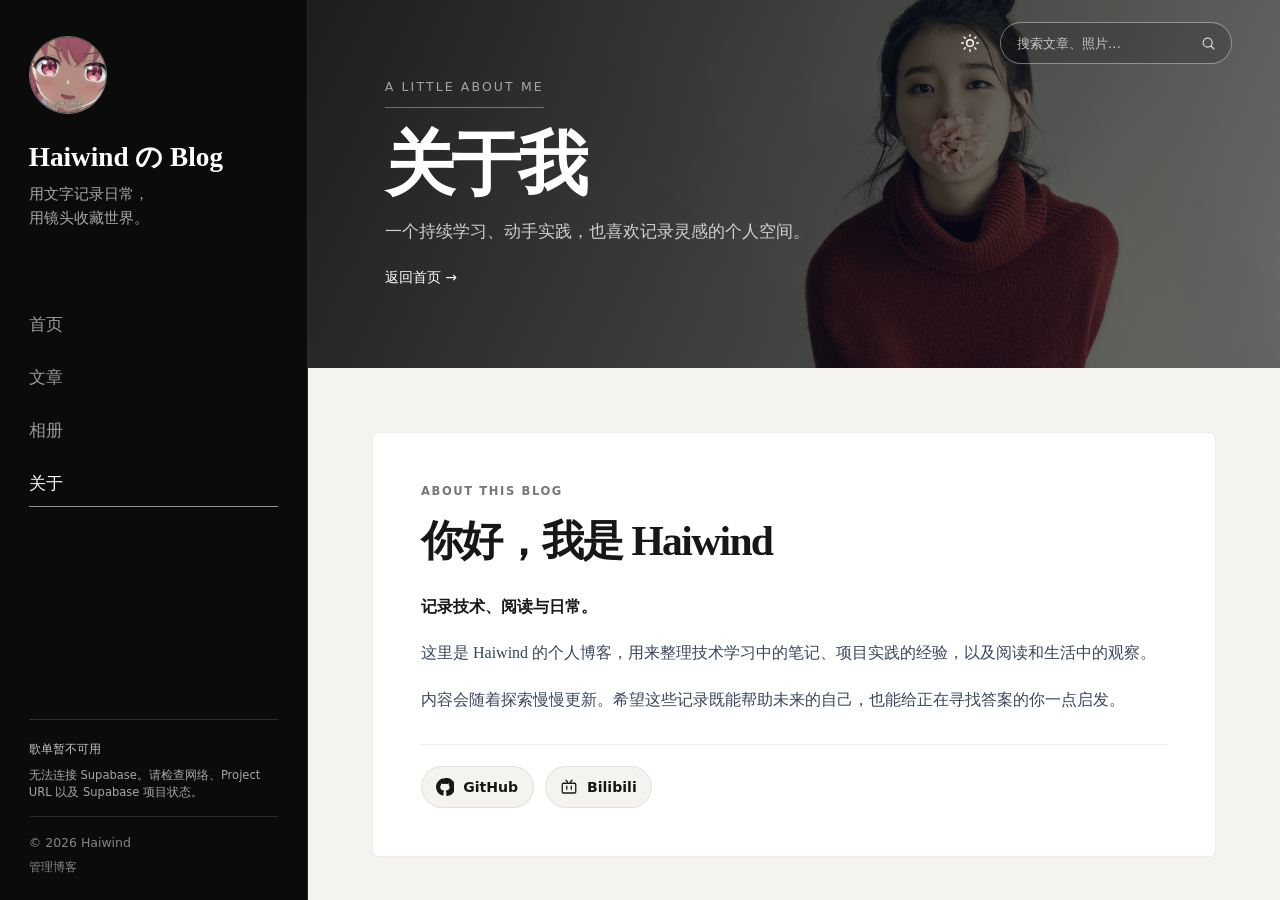
==== commit 93e574c7: "Fix music playlist toggle overlap Co-authored-by: Copilot App <223556219+Copilot@users.noreply.githu" ====
--- a/about/index.html
+++ b/about/index.html
@@ -9,9 +9,9 @@
     <link rel="icon" type="image/png" href="/images/haiwind-favicon.png?v=20261027-1" sizes="64x64">
     <script src="/assets/js/site-theme.js?v=20261102-2"></script>
     <link rel="stylesheet" href="/ananke/css/main.min.d05fb5f317fcf33b3a52936399bdf6f47dc776516e1692e412ec7d76f4a5faa2.css">
-    <link rel="stylesheet" href="/site.css?v=20261104-11">
+    <link rel="stylesheet" href="/site.css?v=20261104-20">
     <script type="module" src="/assets/js/site-shell.js?v=20261026-1"></script>
-    <script type="module" src="/assets/js/site-music.js?v=20261104-12"></script>
+    <script type="module" src="/assets/js/site-music.js?v=20261104-17"></script>
   </head>
   <body class="home-page">
     <div class="home-shell">
--- a/site.css
+++ b/site.css
@@ -636,49 +636,6 @@
   width: 100%;
 }
 
-.sidebar-music-heading {
-  align-items: center;
-  display: flex;
-  gap: 0.5rem;
-}
-
-.sidebar-music-note {
-  color: #c8b7ff;
-  font-size: 1.15rem;
-  line-height: 1;
-}
-
-.sidebar-music-heading h2 {
-  color: #f5f5f5;
-  font: 650 0.82rem/1.3 Inter, ui-sans-serif, system-ui, sans-serif;
-  letter-spacing: 0.08em;
-  margin: 0;
-  text-transform: uppercase;
-}
-
-.sidebar-music-list-toggle {
-  appearance: none;
-  background: transparent;
-  border: 0;
-  border-radius: 5px;
-  color: #a9a9a9;
-  cursor: pointer;
-  font: 0.68rem/1.3 Inter, ui-sans-serif, system-ui, sans-serif;
-  margin-left: auto;
-  padding: 0.3rem 0.4rem;
-  transition: background-color 140ms ease, color 140ms ease;
-}
-
-.sidebar-music-list-toggle:hover,
-.sidebar-music-list-toggle[aria-expanded="true"] {
-  background: rgba(255, 255, 255, 0.08);
-  color: #fff;
-}
-
-.sidebar-music-list-toggle[hidden] {
-  display: none;
-}
-
 .sidebar-music-current {
   color: #c5c5c5;
   font: 0.78rem/1.45 Inter, ui-sans-serif, system-ui, sans-serif;
@@ -734,13 +691,13 @@
   flex-direction: column;
   justify-content: center;
   min-width: 0;
-  padding: 0.55rem 0.65rem;
+  padding: 0.35rem 0.65rem;
 }
 
 .sidebar-music-local-title {
   color: #333;
   font: 500 0.78rem/1.35 Inter, ui-sans-serif, system-ui, sans-serif;
-  margin: 0 0 0.45rem;
+  margin: 0 0 0.15rem;
   overflow: hidden;
   text-overflow: ellipsis;
   white-space: nowrap;
@@ -758,16 +715,35 @@
   align-items: center;
   color: #888;
   display: flex;
-  gap: 0.3rem;
-  margin-top: 0.25rem;
+  gap: 0.5rem;
+  justify-content: flex-end;
+  margin-top: 0;
 }
 
 .sidebar-music-local-time {
   display: flex;
-  flex: 1;
+  flex: 0 0 auto;
   font: 0.68rem/1 Inter, ui-sans-serif, system-ui, sans-serif;
   justify-content: space-between;
-  min-width: 0;
+  margin: 0.1rem 0;
+  min-width: 60px;
+}
+
+.sidebar-music-local-list-toggle {
+  appearance: none;
+  background: transparent;
+  border: 0;
+  color: #a9a9a9;
+  cursor: pointer;
+  display: block;
+  font: 0.68rem/1.35 Inter, ui-sans-serif, system-ui, sans-serif;
+  margin: 0.25rem 0 0 auto;
+  padding: 0.2rem 0.35rem;
+}
+
+.sidebar-music-local-list-toggle:hover,
+.sidebar-music-local-list-toggle[aria-expanded="true"] {
+  color: #fff;
 }
 
 .sidebar-music-local-actions .sidebar-music-play {
@@ -798,7 +774,32 @@
   height: 112px;
   margin-left: -1.8rem;
   overflow: hidden;
+  position: relative;
   width: calc(100% + 3.6rem);
+}
+
+.sidebar-music-embed-list-toggle {
+  appearance: none;
+  background: transparent;
+  border: 0;
+  border-radius: 4px;
+  bottom: 12px;
+  cursor: pointer;
+  height: 24px;
+  padding: 0;
+  position: absolute;
+  right: 14px;
+  width: 24px;
+  z-index: 1;
+}
+
+.sidebar-music-embed-list-toggle:focus-visible {
+  outline: 2px solid #c20c16;
+  outline-offset: 1px;
+}
+
+.sidebar-music-embed-list-toggle[hidden] {
+  display: none;
 }
 
 .sidebar-music-embed {
@@ -905,14 +906,29 @@
 }
 
 .sidebar-music-list {
+  box-sizing: border-box;
   border-top: 1px solid rgba(255, 255, 255, 0.08);
   display: grid;
   gap: 0.1rem;
+  grid-template-columns: minmax(0, 1fr);
   list-style: none;
-  margin: 0.6rem 0 0;
+  margin: 0.6rem 0 0 -1.8rem;
   max-height: 112px;
+  min-width: 0;
+  overflow-x: hidden;
   overflow-y: auto;
   padding: 0.4rem 0 0;
+  scrollbar-width: none;
+  width: calc(100% + 3.6rem);
+}
+
+.sidebar-music-list::-webkit-scrollbar {
+  display: none;
+}
+
+.sidebar-music-list li {
+  min-width: 0;
+  width: 100%;
 }
 
 .sidebar-music-list button {
@@ -924,7 +940,8 @@
   display: block;
   font: 0.74rem/1.4 Inter, ui-sans-serif, system-ui, sans-serif;
   overflow: hidden;
-  padding: 0.22rem 0.35rem;
+  min-width: 0;
+  padding: 0.22rem 1rem;
   text-align: left;
   text-overflow: ellipsis;
   white-space: nowrap;
@@ -1395,6 +1412,8 @@
 
   .sidebar-music-list {
     max-height: 88px;
+    margin-left: -1rem;
+    width: calc(100% + 2rem);
   }
 
   .sidebar-music-embed-viewport,
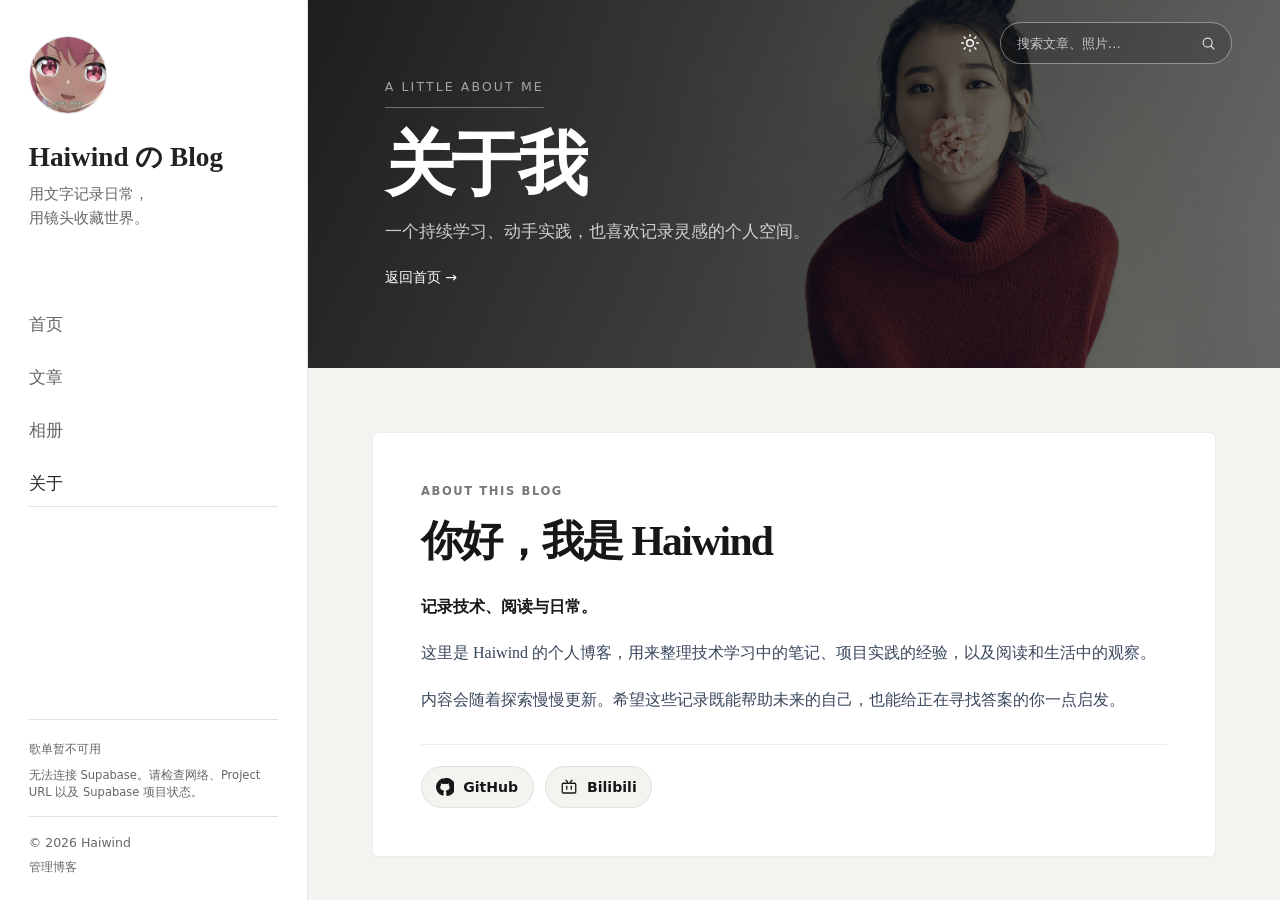
==== commit f9ee6b30: "Theme sidebar for light and dark modes Co-authored-by: Copilot App <223556219+Copilot@users.noreply." ====
--- a/about/index.html
+++ b/about/index.html
@@ -9,9 +9,9 @@
     <link rel="icon" type="image/png" href="/images/haiwind-favicon.png?v=20261027-1" sizes="64x64">
     <script src="/assets/js/site-theme.js?v=20261102-2"></script>
     <link rel="stylesheet" href="/ananke/css/main.min.d05fb5f317fcf33b3a52936399bdf6f47dc776516e1692e412ec7d76f4a5faa2.css">
-    <link rel="stylesheet" href="/site.css?v=20261104-20">
+    <link rel="stylesheet" href="/site.css?v=20261105-3">
     <script type="module" src="/assets/js/site-shell.js?v=20261026-1"></script>
-    <script type="module" src="/assets/js/site-music.js?v=20261104-17"></script>
+    <script type="module" src="/assets/js/site-music.js?v=20261105-2"></script>
   </head>
   <body class="home-page">
     <div class="home-shell">
--- a/site.css
+++ b/site.css
@@ -12,6 +12,12 @@
   --site-copy: #39465c;
   --site-card-line: rgba(20, 20, 20, 0.08);
   --site-card-shadow: rgba(20, 20, 20, 0.045);
+  --sidebar-background: #fff;
+  --sidebar-ink: #222;
+  --sidebar-muted: #666;
+  --sidebar-subtle: #666;
+  --sidebar-border: rgba(20, 20, 20, 0.12);
+  --sidebar-hover: rgba(20, 20, 20, 0.06);
 }
 
 html[data-theme="dark"] {
@@ -32,6 +38,12 @@
   --site-copy: #c4ccda;
   --site-card-line: rgba(255, 255, 255, 0.09);
   --site-card-shadow: rgba(0, 0, 0, 0.18);
+  --sidebar-background: #0b0b0b;
+  --sidebar-ink: #eee;
+  --sidebar-muted: #a7a7a7;
+  --sidebar-subtle: #858585;
+  --sidebar-border: rgba(255, 255, 255, 0.14);
+  --sidebar-hover: rgba(255, 255, 255, 0.08);
 }
 
 html {
@@ -512,9 +524,9 @@
 
 .home-sidebar {
   align-items: flex-start;
-  background: #0b0b0b;
-  border-right: 1px solid rgba(255, 255, 255, 0.12);
-  color: #eee;
+  background: var(--sidebar-background);
+  border-right: 1px solid var(--sidebar-border);
+  color: var(--sidebar-ink);
   display: flex;
   flex-direction: column;
   box-sizing: border-box;
@@ -531,7 +543,7 @@
 }
 
 .home-avatar {
-  border: 1px solid rgba(255, 255, 255, 0.45);
+  border: 1px solid var(--sidebar-border);
   border-radius: 50%;
   display: block;
   height: 78px;
@@ -548,7 +560,7 @@
 }
 
 .home-brand {
-  color: #fff;
+  color: var(--sidebar-ink);
   display: inline-block;
   font-family: "Noto Serif SC", "Songti SC", Georgia, serif;
   font-size: 1.7rem;
@@ -558,11 +570,11 @@
 }
 
 .home-brand:hover {
-  color: #fff;
+  color: var(--sidebar-muted);
 }
 
 .home-tagline {
-  color: #a7a7a7;
+  color: var(--sidebar-muted);
   font-family: Inter, ui-sans-serif, system-ui, sans-serif;
   font-size: 0.95rem;
   line-height: 1.55;
@@ -579,7 +591,7 @@
 
 .home-nav a {
   border-bottom: 1px solid transparent;
-  color: #999;
+  color: var(--sidebar-muted);
   font-size: 1.05rem;
   padding: 0.55rem 0;
   text-decoration: none;
@@ -588,8 +600,8 @@
 
 .home-nav a:hover,
 .home-nav a.is-current {
-  border-bottom-color: rgba(255, 255, 255, 0.55);
-  color: #fff;
+  border-bottom-color: var(--sidebar-border);
+  color: var(--sidebar-ink);
 }
 
 .visually-hidden {
@@ -603,8 +615,8 @@
 }
 
 .home-sidebar-footer {
-  border-top: 1px solid rgba(255, 255, 255, 0.12);
-  color: #858585;
+  border-top: 1px solid var(--sidebar-border);
+  color: var(--sidebar-subtle);
   display: flex;
   flex-direction: column;
   font-family: Inter, ui-sans-serif, system-ui, sans-serif;
@@ -621,7 +633,7 @@
 }
 
 .home-sidebar-footer a:hover {
-  color: #fff;
+  color: var(--sidebar-ink);
 }
 
 .home-sidebar.has-music-player .home-sidebar-footer {
@@ -629,15 +641,15 @@
 }
 
 .sidebar-music {
-  border-top: 1px solid rgba(255, 255, 255, 0.14);
-  color: #e8e8e8;
+  border-top: 1px solid var(--sidebar-border);
+  color: var(--sidebar-ink);
   margin-top: auto;
   padding-top: 0.8rem;
   width: 100%;
 }
 
 .sidebar-music-current {
-  color: #c5c5c5;
+  color: var(--sidebar-muted);
   font: 0.78rem/1.45 Inter, ui-sans-serif, system-ui, sans-serif;
   margin: 0.45rem 0 0.55rem;
   overflow: hidden;
@@ -663,7 +675,7 @@
 .sidebar-music-local-player {
   align-items: stretch;
   background: #fff;
-  border: 1px solid rgba(255, 255, 255, 0.1);
+  border: 1px solid rgba(20, 20, 20, 0.12);
   border-radius: 8px;
   color: #333;
   display: flex;
@@ -733,7 +745,7 @@
   appearance: none;
   background: transparent;
   border: 0;
-  color: #a9a9a9;
+  color: var(--sidebar-muted);
   cursor: pointer;
   display: block;
   font: 0.68rem/1.35 Inter, ui-sans-serif, system-ui, sans-serif;
@@ -743,7 +755,7 @@
 
 .sidebar-music-local-list-toggle:hover,
 .sidebar-music-local-list-toggle[aria-expanded="true"] {
-  color: #fff;
+  color: var(--sidebar-ink);
 }
 
 .sidebar-music-local-actions .sidebar-music-play {
@@ -811,11 +823,58 @@
   width: 100%;
 }
 
+html[data-theme="dark"] .sidebar-music-local-player {
+  background: #202633;
+  border-color: rgba(255, 255, 255, 0.14);
+  color: #e7eaf0;
+}
+
+html[data-theme="dark"] .sidebar-music-local-title {
+  color: #e7eaf0;
+}
+
+html[data-theme="dark"] .sidebar-music-progress {
+  accent-color: #c8b7ff;
+  color-scheme: dark;
+}
+
+html[data-theme="dark"] .sidebar-music-local-time,
+html[data-theme="dark"] .sidebar-music-local-actions {
+  color: #a3adbd;
+}
+
+html[data-theme="dark"] .sidebar-music-local-actions .sidebar-music-play {
+  color: #d7d0ff;
+}
+
+html[data-theme="dark"] .sidebar-music-local-actions .sidebar-music-play:hover:not(:disabled),
+html[data-theme="dark"] .sidebar-music-local-actions .sidebar-music-speed:hover {
+  background: rgba(255, 255, 255, 0.1);
+}
+
+html[data-theme="dark"] .sidebar-music-local-actions .sidebar-music-speed,
+html[data-theme="dark"] .sidebar-music-speed {
+  color: #d7d0ff;
+}
+
+html[data-theme="dark"] .sidebar-music-transport {
+  background: rgba(255, 255, 255, 0.035);
+  border-color: rgba(255, 255, 255, 0.08);
+}
+
+html[data-theme="dark"] .sidebar-music-skip {
+  color: #eee;
+}
+
+html[data-theme="dark"] .sidebar-music-skip:hover:not(:disabled) {
+  background: rgba(255, 255, 255, 0.16);
+}
+
 .sidebar-music-transport {
   display: flex;
   align-items: center;
-  background: rgba(255, 255, 255, 0.035);
-  border: 1px solid rgba(255, 255, 255, 0.08);
+  background: rgba(20, 20, 20, 0.035);
+  border: 1px solid rgba(20, 20, 20, 0.08);
   border-radius: 8px;
   gap: 0.3rem;
   margin-top: 0.5rem;
@@ -833,7 +892,7 @@
   background: transparent;
   border: 0;
   border-radius: 50%;
-  color: #eee;
+  color: #444;
   cursor: pointer;
   display: inline-flex;
   font: 1.15rem/1 Inter, ui-sans-serif, system-ui, sans-serif;
@@ -878,7 +937,7 @@
   background: transparent;
   border: 0;
   border-radius: 6px;
-  color: #c8b7ff;
+  color: #6b50a2;
   cursor: pointer;
   font: 600 0.7rem/1 Inter, ui-sans-serif, system-ui, sans-serif;
   height: 32px;
@@ -889,7 +948,7 @@
 }
 
 .sidebar-music-speed:hover {
-  background: rgba(200, 183, 255, 0.12);
+  background: rgba(107, 80, 162, 0.1);
 }
 
 .sidebar-music-speed[hidden] {
@@ -897,7 +956,7 @@
 }
 
 .sidebar-music-skip:hover:not(:disabled) {
-  background: rgba(255, 255, 255, 0.16);
+  background: rgba(20, 20, 20, 0.08);
 }
 
 .sidebar-music-skip:disabled {
@@ -907,7 +966,7 @@
 
 .sidebar-music-list {
   box-sizing: border-box;
-  border-top: 1px solid rgba(255, 255, 255, 0.08);
+  border-top: 1px solid var(--sidebar-border);
   display: grid;
   gap: 0.1rem;
   grid-template-columns: minmax(0, 1fr);
@@ -935,7 +994,7 @@
   background: transparent;
   border: 0;
   border-radius: 4px;
-  color: #a9a9a9;
+  color: var(--sidebar-muted);
   cursor: pointer;
   display: block;
   font: 0.74rem/1.4 Inter, ui-sans-serif, system-ui, sans-serif;
@@ -950,17 +1009,17 @@
 
 .sidebar-music-list button:hover,
 .sidebar-music-list button.is-current {
-  background: rgba(255, 255, 255, 0.08);
-  color: #fff;
+  background: var(--sidebar-hover);
+  color: var(--sidebar-ink);
 }
 
 .sidebar-music-list button.is-current::before {
-  color: #c8b7ff;
+  color: #9c1825;
   content: "♫ ";
 }
 
 .sidebar-music-status {
-  color: #a6a6a6;
+  color: var(--sidebar-muted);
   font: 0.72rem/1.45 Inter, ui-sans-serif, system-ui, sans-serif;
   margin: 0.45rem 0 0;
 }
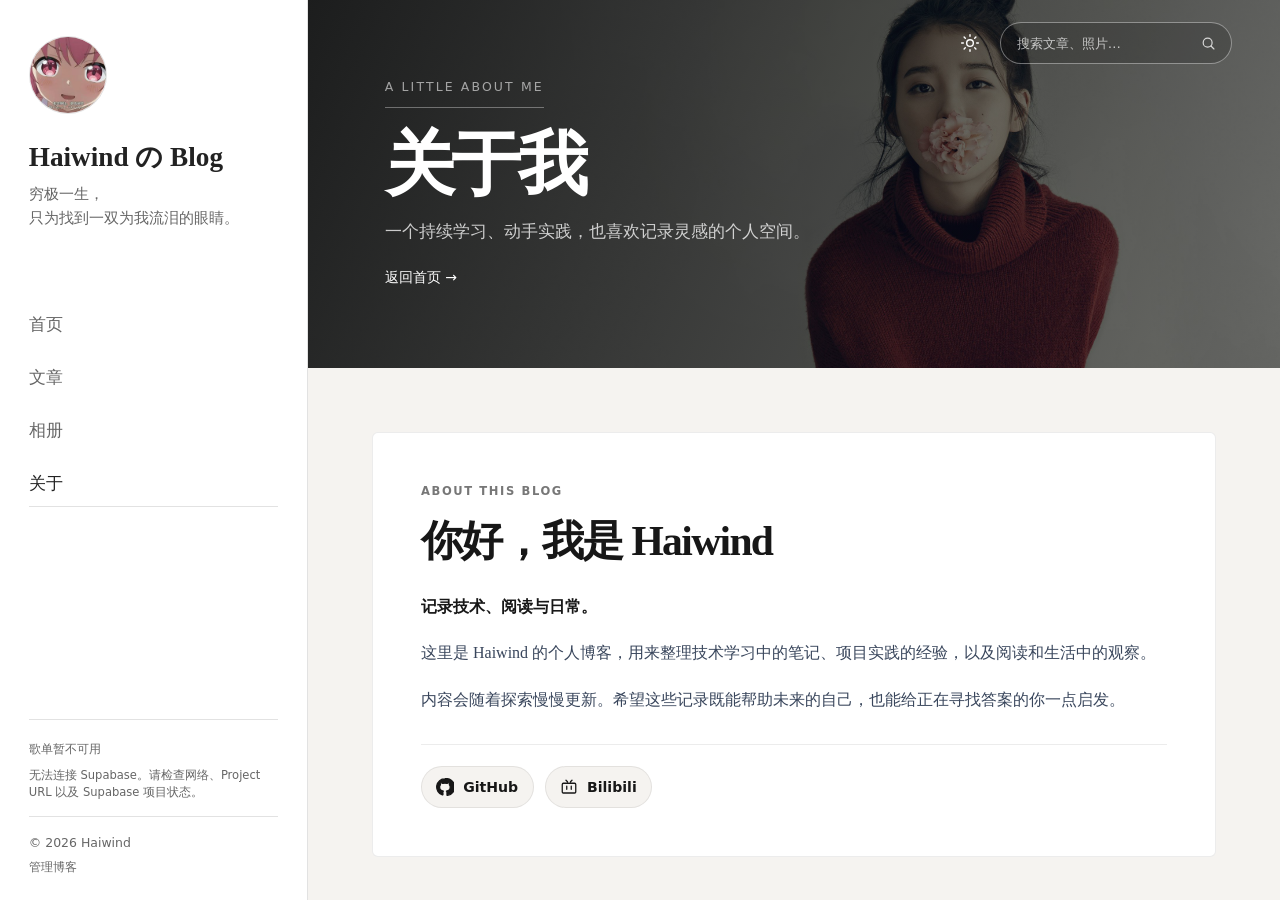
==== commit 7445b89f: "Update sidebar tagline Co-authored-by: Copilot App <223556219+Copilot@users.noreply.github.com>" ====
--- a/about/index.html
+++ b/about/index.html
@@ -21,7 +21,7 @@
             <img data-site-avatar src="/images/avatar.jpg?v=20261029-1" alt="" loading="eager" decoding="async" fetchpriority="high">
           </a>
           <a class="home-brand" href="/">Haiwind の Blog</a>
-          <p class="home-tagline">用文字记录日常，<br>用镜头收藏世界。</p>
+          <p class="home-tagline">穷极一生，<br>只为找到一双为我流泪的眼睛。</p>
         </div>
 
         <nav class="home-nav" aria-label="主导航">
